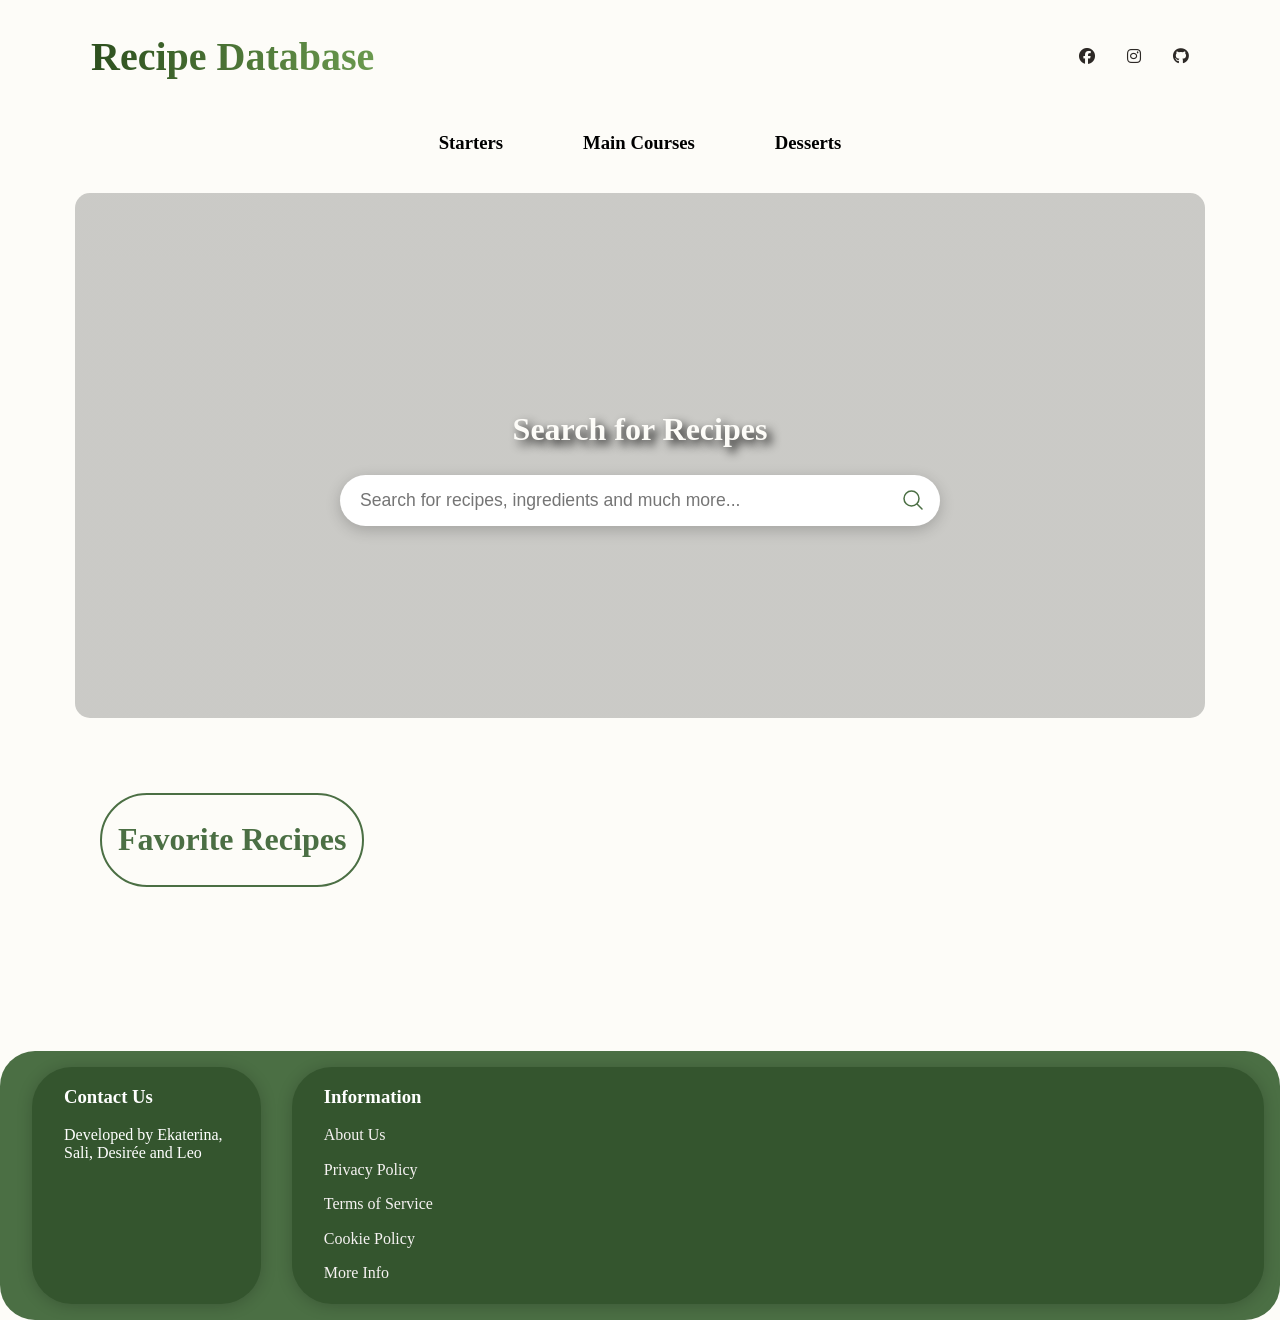
==== index.html @ 67dbf252 "Merge pull request #48 from LeoTidvall11/Kategorisida-filtrera_recept_per_kategori2 Categories filte" ====
<!doctype html>
<html>
  <head>
    <title>Recipe Database</title>
    <link
      rel="stylesheet"
      href="https://cdnjs.cloudflare.com/ajax/libs/font-awesome/6.5.0/css/all.min.css" />
    <link rel="stylesheet" href="/css/styles.css" />
     <link rel="icon" type="image/x-icon" href="/assets/favicon.ico">
    </head>

  <body>
    <header>
      <nav class="navbar">
        <a href="index.html">
          <h1>Recipe Database</h1>
        </a>
        <div class="nav-icon">
          <a href="https://facebook.com">
            <i class="fa-brands fa-facebook"></i>
          </a>
          <a href="https://instagram.com">
            <i class="fa-brands fa-instagram"></i>
          </a>
          <a href="https://github.com">
            <i class="fa-brands fa-github"></i>
          </a>
        </div>
      </nav>
      <nav>
        <div class="nav-links">
          <a href="starters.html"><h3>Starters</h3></a>
          <a href="main-courses.html"><h3>Main Courses</h3> </a>
          <a href="desserts.html"><h3>Desserts</h3></a>
        </div>
      </nav>
    </header>

    <main>
      <section class="hero">
        <div class="hero-content">
          <h2>Search for Recipes</h2>
          <div class="search-container">
            <input
              type="text"
              placeholder="Search for recipes, ingredients and much more..."
              id="search-input" />
            <svg
              xmlns="http://www.w3.org/2000/svg"
              fill="none"
              viewBox="0 0 24 24"
              stroke-width="1.5"
              stroke="currentColor"
              class="search-icon">
              <path
                stroke-linecap="round"
                stroke-linejoin="round"
                d="m21 21-5.197-5.197m0 0A7.5 7.5 0 1 0 5.196 5.196a7.5 7.5 0 0 0 10.607 10.607Z" />
            </svg>
          </div>
        </div>
      </section>

      <div class="card-section-header">
        <h2 class="card-section-title">Favorite Recipes</h2>
      </div>
      <section class="card-section" id="favorites-container"></section>
    </main>

    <footer>
      <div class="contact-us">
        <h3>Contact Us</h3>
        <p>Developed by Ekaterina, Sali, Desirée and Leo</p>
      </div>
      <div class="info">
        <h3>Information</h3>
        <ul>
          <li><a href="#">About Us</a></li>
          <li><a href="#">Privacy Policy</a></li>
          <li><a href="#">Terms of Service</a></li>
          <li><a href="#">Cookie Policy</a></li>
          <li><a href="#">More Info</a></li>
        </ul>
      </div>
    </footer>
    <script src="/js/ui.js"></script>
<script src="/js/index.js"></script>
  </body>
</html>
---- css/styles.css ----
@import "nav.css";
@import "footer.css";
@import "hero.css";
@import "card.css";
@import "favorite-recipes.css";
@import "categories.css";

body{
  margin:0;
  background-color: var(--bg-color);
  color: var(--text-dark);
  font-family: Georgia, 'Times New Roman', Times, serif;
}
::selection {
  background-color: var(--primary-color);
  color: var(--bg-color);
}
:root {
  --primary-color: #4B6F44;   /* Avokadogrön (Knappar/Ikoner) */
  --secondary-color: #D4A373; /* Trä-ton (Detaljer) */
  --bg-color: #FDFCF8;        /* Ljus krämvit (Bakgrund) */
  --text-dark: #2D2926;       /* Mörk espresso (Text/Rubriker) */
  --accent-red: #E63946; /* Jordgubbsröd (Om något behöver sticka ut extra) */
  --footer: #4B6F44;
  --footer-box:#34552e;     
}
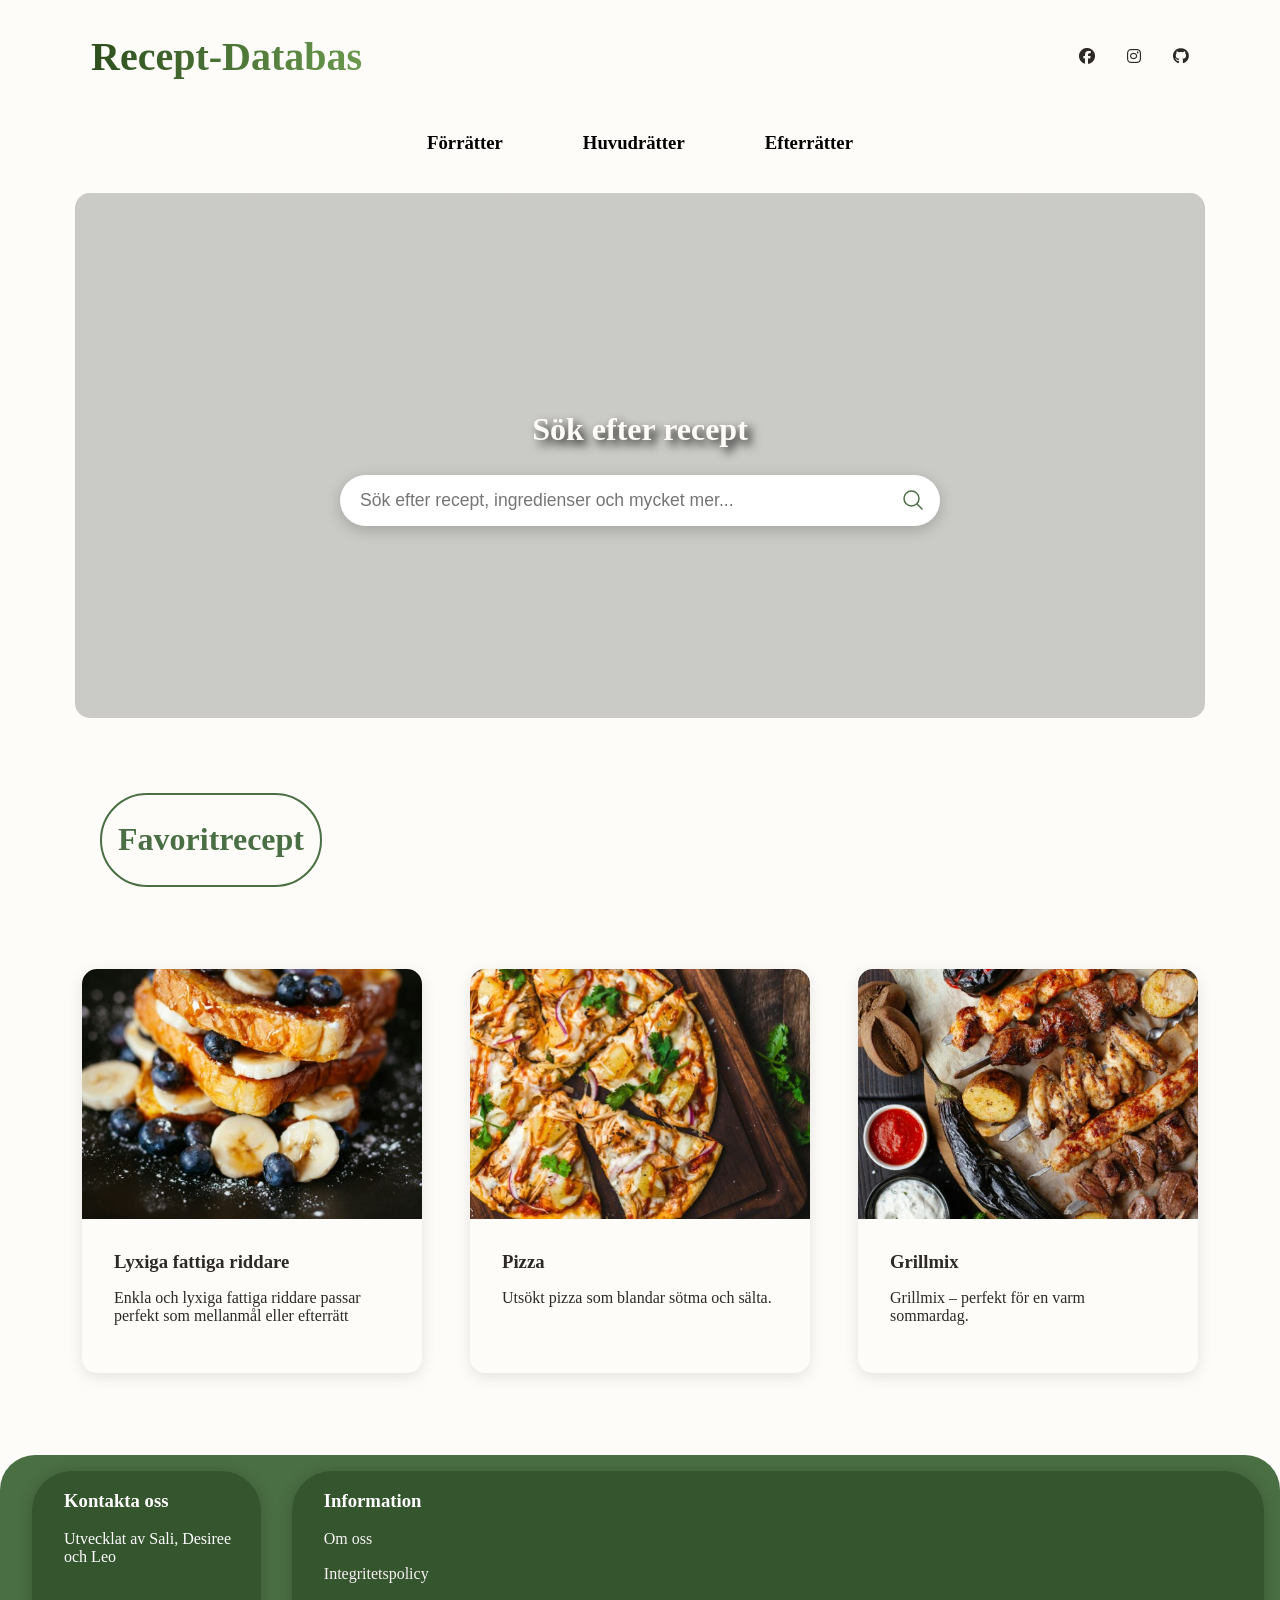
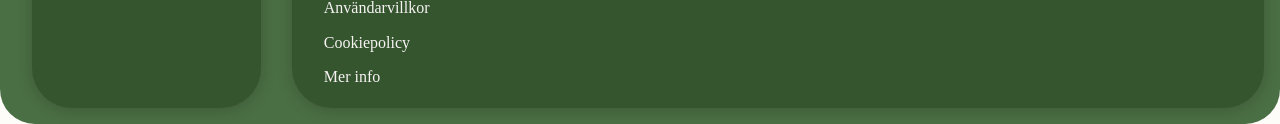
==== commit cb79f201: "feat: Implement search functionality with suggestions and results display" ====
--- a/index.html
+++ b/index.html
@@ -1,19 +1,19 @@
 <!doctype html>
 <html>
   <head>
-    <title>Recipe Database</title>
+    <title>Recept-Databas</title>
+    <script src="/javascript/search.js" type="module"></script>
     <link
       rel="stylesheet"
       href="https://cdnjs.cloudflare.com/ajax/libs/font-awesome/6.5.0/css/all.min.css" />
     <link rel="stylesheet" href="/css/styles.css" />
-     <link rel="icon" type="image/x-icon" href="/assets/favicon.ico">
-    </head>
+  </head>
 
   <body>
     <header>
       <nav class="navbar">
         <a href="index.html">
-          <h1>Recipe Database</h1>
+          <h1>Recept-Databas</h1>
         </a>
         <div class="nav-icon">
           <a href="https://facebook.com">
@@ -29,9 +29,9 @@
       </nav>
       <nav>
         <div class="nav-links">
-          <a href="starters.html"><h3>Starters</h3></a>
-          <a href="main-courses.html"><h3>Main Courses</h3> </a>
-          <a href="desserts.html"><h3>Desserts</h3></a>
+          <a href="förrätter.html"><h3>Förrätter</h3></a>
+          <a href="huvudrätter.html"><h3>Huvudrätter</h3> </a>
+          <a href="efterrätter.html"><h3>Efterrätter</h3></a>
         </div>
       </nav>
     </header>
@@ -39,11 +39,11 @@
     <main>
       <section class="hero">
         <div class="hero-content">
-          <h2>Search for Recipes</h2>
+          <h2>Sök efter recept</h2>
           <div class="search-container">
             <input
               type="text"
-              placeholder="Search for recipes, ingredients and much more..."
+              placeholder="Sök efter recept, ingredienser och mycket mer..."
               id="search-input" />
             <svg
               xmlns="http://www.w3.org/2000/svg"
@@ -58,32 +58,74 @@
                 d="m21 21-5.197-5.197m0 0A7.5 7.5 0 1 0 5.196 5.196a7.5 7.5 0 0 0 10.607 10.607Z" />
             </svg>
           </div>
+          <div id="suggestions-box" class="suggestions-box">
+            <ul class="suggestions-list"></ul>
+          </div>
         </div>
       </section>
 
       <div class="card-section-header">
-        <h2 class="card-section-title">Favorite Recipes</h2>
+        <h2 class="card-section-title">Favoritrecept</h2>
       </div>
-      <section class="card-section" id="favorites-container"></section>
+      <section class="card-section">
+        <a href="fattigariddare.html" class="recipe-link">
+          <article class="recipe-card">
+            <img
+              src="/assets/Recept-bild-4 (Liten).jpg"
+              alt="Bild på fattiga riddare med blåbär"
+              class="card-img" />
+            <div class="card-content">
+              <h3 class="card-header">Lyxiga fattiga riddare</h3>
+              <p>
+                Enkla och lyxiga fattiga riddare passar perfekt som mellanmål
+                eller efterrätt
+              </p>
+            </div>
+          </article>
+        </a>
+        <a href="pizza.html" class="recipe-link">
+          <article class="recipe-card">
+            <img
+              src="/assets/Recept-bild-2 (Liten).jpg"
+              alt="Pizza med ananas och skinka"
+              class="card-img" />
+            <div class="card-content">
+              <h3 class="card-header">Pizza</h3>
+              <p>Utsökt pizza som blandar sötma och sälta.</p>
+            </div>
+          </article>
+        </a>
+
+        <a href="grillmix.html" class="recipe-link">
+          <article class="recipe-card">
+            <img
+              src="/assets/Recept-bild-3 (Liten).jpg"
+              alt="Grillmix med kött och grönsaker"
+              class="card-img" />
+            <div class="card-content">
+              <h3 class="card-header">Grillmix</h3>
+              <p>Grillmix – perfekt för en varm sommardag.</p>
+            </div>
+          </article>
+        </a>
+      </section>
     </main>
 
     <footer>
       <div class="contact-us">
-        <h3>Contact Us</h3>
-        <p>Developed by Ekaterina, Sali, Desirée and Leo</p>
+        <h3>Kontakta oss</h3>
+        <p>Utvecklat av Sali, Desiree och Leo</p>
       </div>
       <div class="info">
         <h3>Information</h3>
         <ul>
-          <li><a href="#">About Us</a></li>
-          <li><a href="#">Privacy Policy</a></li>
-          <li><a href="#">Terms of Service</a></li>
-          <li><a href="#">Cookie Policy</a></li>
-          <li><a href="#">More Info</a></li>
+          <li><a href="#">Om oss</a></li>
+          <li><a href="#">Integritetspolicy</a></li>
+          <li><a href="#">Användarvillkor</a></li>
+          <li><a href="#">Cookiepolicy</a></li>
+          <li><a href="#">Mer info</a></li>
         </ul>
       </div>
     </footer>
-    <script src="/js/ui.js"></script>
-<script src="/js/index.js"></script>
   </body>
 </html>
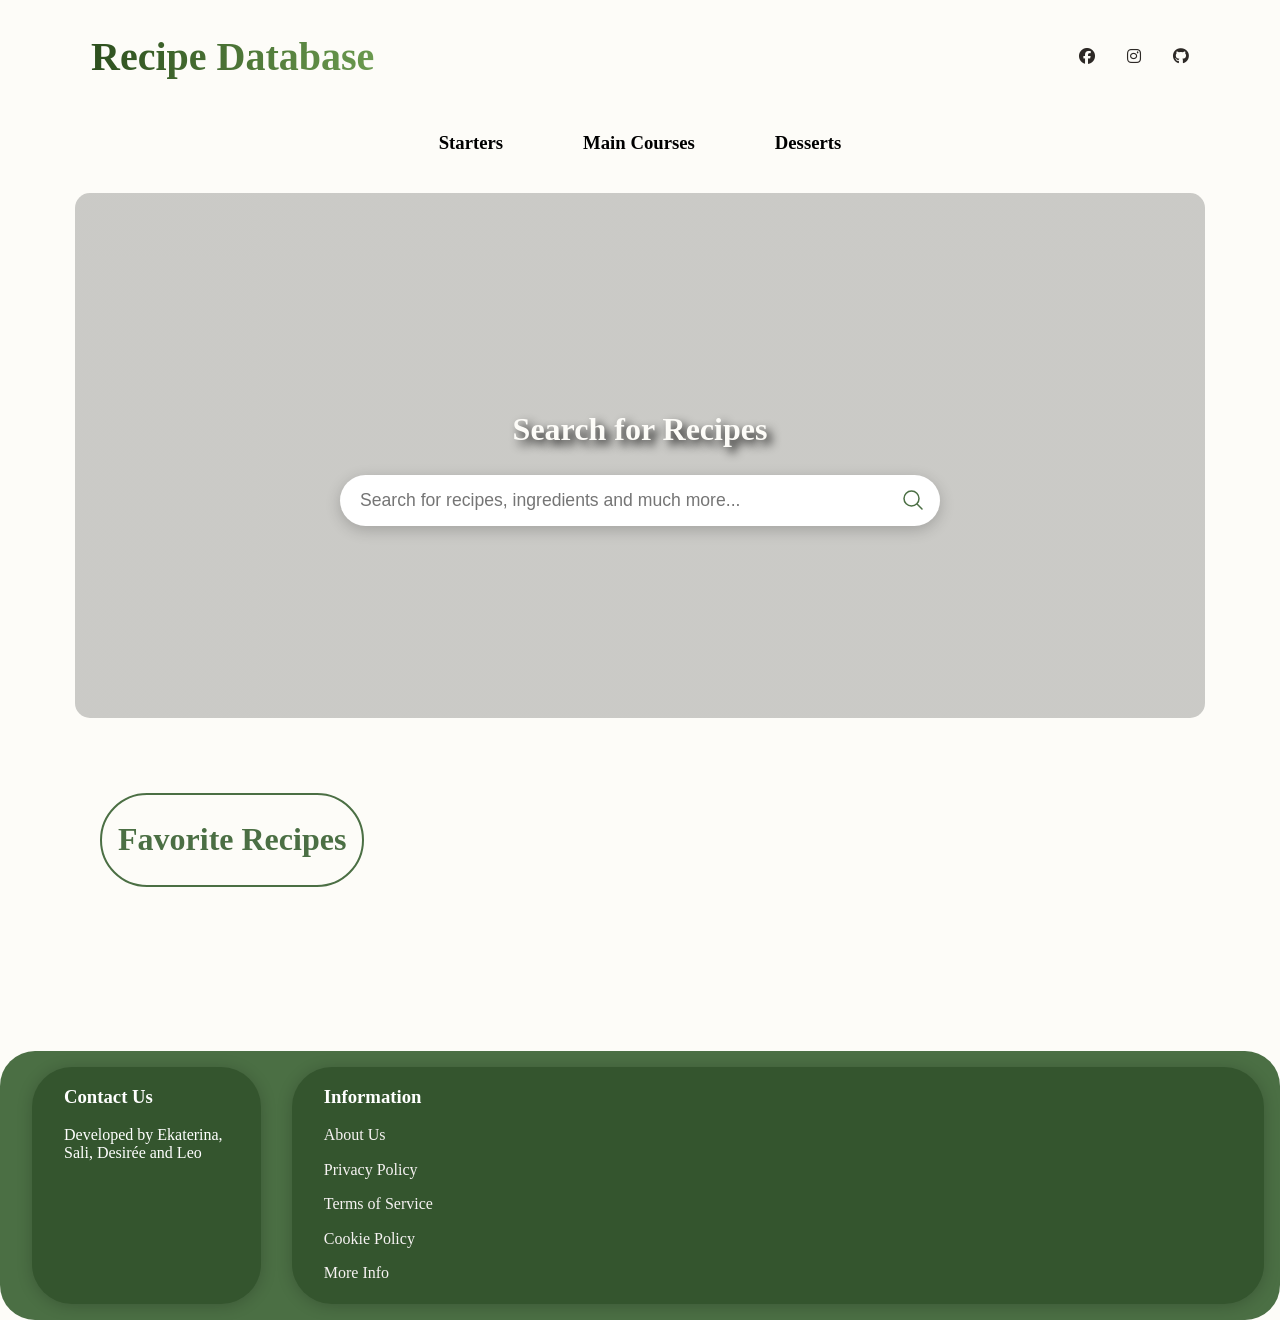
==== commit fd7b703d: "refactor: move search scripts from javascript/ to js/ and update references Co-Authored-By: Claude S" ====
--- a/index.html
+++ b/index.html
@@ -1,19 +1,19 @@
 <!doctype html>
 <html>
   <head>
-    <title>Recept-Databas</title>
-    <script src="/javascript/search.js" type="module"></script>
+    <title>Recipe Database</title>
     <link
       rel="stylesheet"
       href="https://cdnjs.cloudflare.com/ajax/libs/font-awesome/6.5.0/css/all.min.css" />
     <link rel="stylesheet" href="/css/styles.css" />
-  </head>
+     <link rel="icon" type="image/x-icon" href="/assets/favicon.ico">
+    </head>
 
   <body>
     <header>
       <nav class="navbar">
         <a href="index.html">
-          <h1>Recept-Databas</h1>
+          <h1>Recipe Database</h1>
         </a>
         <div class="nav-icon">
           <a href="https://facebook.com">
@@ -29,9 +29,9 @@
       </nav>
       <nav>
         <div class="nav-links">
-          <a href="förrätter.html"><h3>Förrätter</h3></a>
-          <a href="huvudrätter.html"><h3>Huvudrätter</h3> </a>
-          <a href="efterrätter.html"><h3>Efterrätter</h3></a>
+          <a href="starters.html"><h3>Starters</h3></a>
+          <a href="main-courses.html"><h3>Main Courses</h3> </a>
+          <a href="desserts.html"><h3>Desserts</h3></a>
         </div>
       </nav>
     </header>
@@ -39,11 +39,11 @@
     <main>
       <section class="hero">
         <div class="hero-content">
-          <h2>Sök efter recept</h2>
+          <h2>Search for Recipes</h2>
           <div class="search-container">
             <input
               type="text"
-              placeholder="Sök efter recept, ingredienser och mycket mer..."
+              placeholder="Search for recipes, ingredients and much more..."
               id="search-input" />
             <svg
               xmlns="http://www.w3.org/2000/svg"
@@ -65,67 +65,29 @@
       </section>
 
       <div class="card-section-header">
-        <h2 class="card-section-title">Favoritrecept</h2>
+        <h2 class="card-section-title">Favorite Recipes</h2>
       </div>
-      <section class="card-section">
-        <a href="fattigariddare.html" class="recipe-link">
-          <article class="recipe-card">
-            <img
-              src="/assets/Recept-bild-4 (Liten).jpg"
-              alt="Bild på fattiga riddare med blåbär"
-              class="card-img" />
-            <div class="card-content">
-              <h3 class="card-header">Lyxiga fattiga riddare</h3>
-              <p>
-                Enkla och lyxiga fattiga riddare passar perfekt som mellanmål
-                eller efterrätt
-              </p>
-            </div>
-          </article>
-        </a>
-        <a href="pizza.html" class="recipe-link">
-          <article class="recipe-card">
-            <img
-              src="/assets/Recept-bild-2 (Liten).jpg"
-              alt="Pizza med ananas och skinka"
-              class="card-img" />
-            <div class="card-content">
-              <h3 class="card-header">Pizza</h3>
-              <p>Utsökt pizza som blandar sötma och sälta.</p>
-            </div>
-          </article>
-        </a>
-
-        <a href="grillmix.html" class="recipe-link">
-          <article class="recipe-card">
-            <img
-              src="/assets/Recept-bild-3 (Liten).jpg"
-              alt="Grillmix med kött och grönsaker"
-              class="card-img" />
-            <div class="card-content">
-              <h3 class="card-header">Grillmix</h3>
-              <p>Grillmix – perfekt för en varm sommardag.</p>
-            </div>
-          </article>
-        </a>
-      </section>
+      <section class="card-section" id="favorites-container"></section>
     </main>
 
     <footer>
       <div class="contact-us">
-        <h3>Kontakta oss</h3>
-        <p>Utvecklat av Sali, Desiree och Leo</p>
+        <h3>Contact Us</h3>
+        <p>Developed by Ekaterina, Sali, Desirée and Leo</p>
       </div>
       <div class="info">
         <h3>Information</h3>
         <ul>
-          <li><a href="#">Om oss</a></li>
-          <li><a href="#">Integritetspolicy</a></li>
-          <li><a href="#">Användarvillkor</a></li>
-          <li><a href="#">Cookiepolicy</a></li>
-          <li><a href="#">Mer info</a></li>
+          <li><a href="#">About Us</a></li>
+          <li><a href="#">Privacy Policy</a></li>
+          <li><a href="#">Terms of Service</a></li>
+          <li><a href="#">Cookie Policy</a></li>
+          <li><a href="#">More Info</a></li>
         </ul>
       </div>
     </footer>
+    <script src="/js/ui.js"></script>
+<script src="/js/index.js"></script>
+<script src="/js/search.js" type="module"></script>
   </body>
 </html>
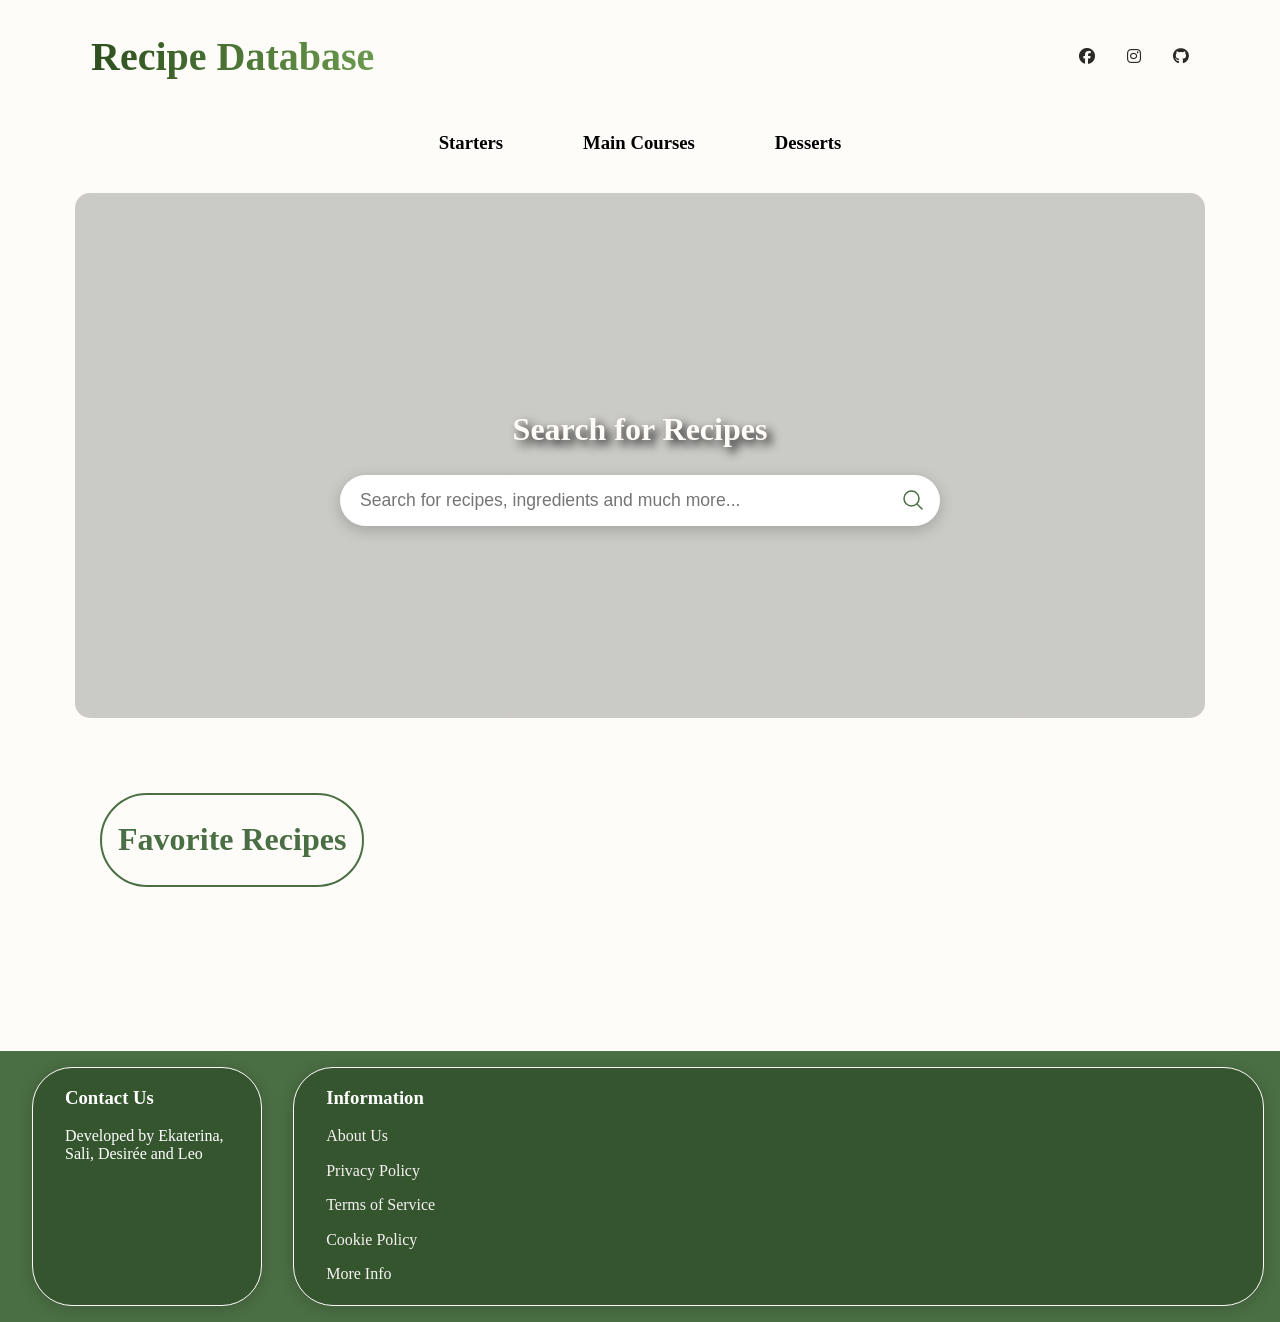
==== commit 5225bdc6: "feat: Enhance search functionality with improved UI and results display" ====
--- a/index.html
+++ b/index.html
@@ -1,7 +1,7 @@
 <!doctype html>
 <html>
   <head>
-    <title>Recipe Database</title>
+    <title>Recept-Databas</title>
     <link
       rel="stylesheet"
       href="https://cdnjs.cloudflare.com/ajax/libs/font-awesome/6.5.0/css/all.min.css" />
@@ -86,8 +86,9 @@
         </ul>
       </div>
     </footer>
+    <script src="/js/api.js"></script>
     <script src="/js/ui.js"></script>
-<script src="/js/index.js"></script>
-<script src="/js/search.js" type="module"></script>
+    <script src="/js/index.js"></script>
+    <script src="/js/search.js"></script>
   </body>
 </html>
--- a/css/styles.css
+++ b/css/styles.css
@@ -4,25 +4,24 @@
 @import "card.css";
 @import "favorite-recipes.css";
 @import "categories.css";
+@import "search.css";
 
-body{
-  margin:0;
+body {
+  margin: 0;
   background-color: var(--bg-color);
   color: var(--text-dark);
-  font-family: Georgia, 'Times New Roman', Times, serif;
+  font-family: Georgia, "Times New Roman", Times, serif;
 }
 ::selection {
   background-color: var(--primary-color);
   color: var(--bg-color);
 }
 :root {
-  --primary-color: #4B6F44;   /* Avokadogrön (Knappar/Ikoner) */
-  --secondary-color: #D4A373; /* Trä-ton (Detaljer) */
-  --bg-color: #FDFCF8;        /* Ljus krämvit (Bakgrund) */
-  --text-dark: #2D2926;       /* Mörk espresso (Text/Rubriker) */
-  --accent-red: #E63946; /* Jordgubbsröd (Om något behöver sticka ut extra) */
-  --footer: #4B6F44;
-  --footer-box:#34552e;     
+  --primary-color: #4b6f44; /* Avokadogrön (Knappar/Ikoner) */
+  --secondary-color: #d4a373; /* Trä-ton (Detaljer) */
+  --bg-color: #fdfcf8; /* Ljus krämvit (Bakgrund) */
+  --text-dark: #2d2926; /* Mörk espresso (Text/Rubriker) */
+  --accent-red: #e63946; /* Jordgubbsröd (Om något behöver sticka ut extra) */
+  --footer: #4b6f44;
+  --footer-box: #34552e;
 }
-
-
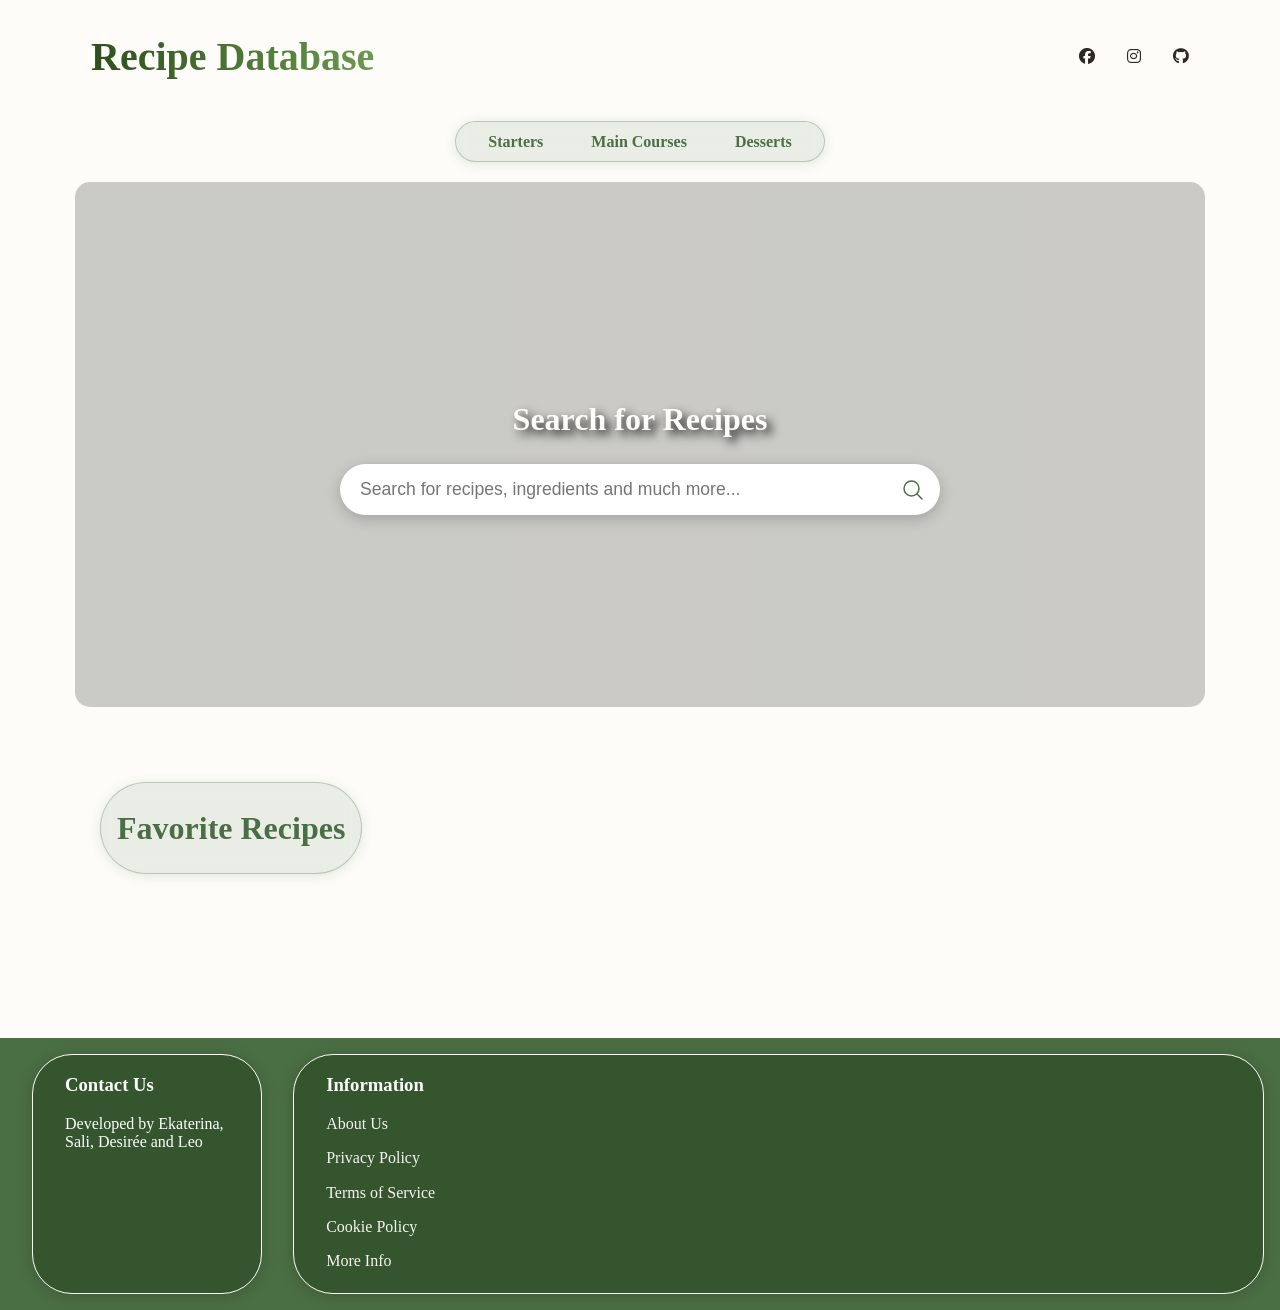
==== commit 47c34654: "feat: Enhance card and category styles with background, borders, and shadows; refactor navbar and se" ====
--- a/index.html
+++ b/index.html
@@ -6,8 +6,8 @@
       rel="stylesheet"
       href="https://cdnjs.cloudflare.com/ajax/libs/font-awesome/6.5.0/css/all.min.css" />
     <link rel="stylesheet" href="/css/styles.css" />
-     <link rel="icon" type="image/x-icon" href="/assets/favicon.ico">
-    </head>
+    <link rel="icon" type="image/x-icon" href="/assets/favicon.ico" />
+  </head>
 
   <body>
     <header>
